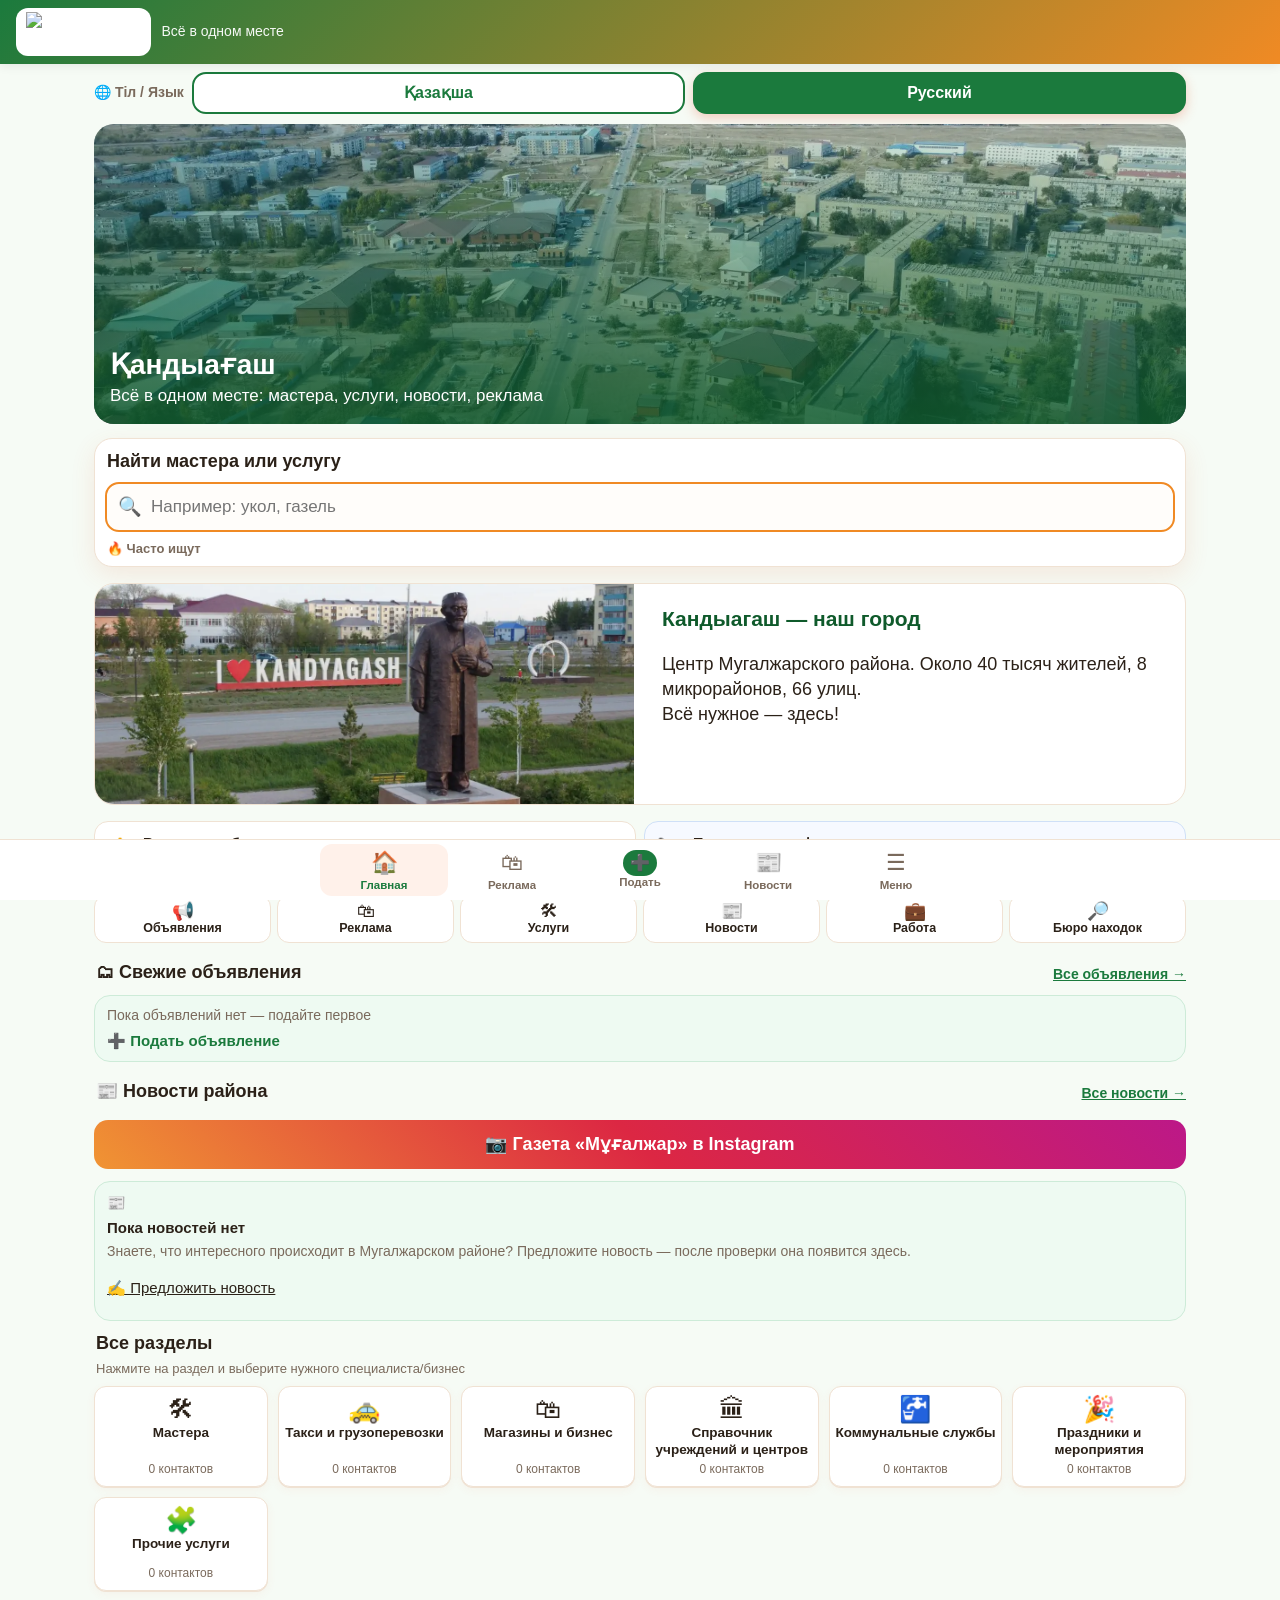
==== index.html @ 501c4e47 "Desktop chip rows wrap; wheel scroll; cache bump" ====
<!doctype html>
<html lang="ru">
<head><meta name="robots" content="noindex,nofollow">
<meta charset="utf-8">
<meta name="viewport" content="width=device-width, initial-scale=1, viewport-fit=cover">
<meta name="theme-color" content="#1b7a3d">
<meta name="color-scheme" content="only light">
<title>izde.kz — мастера, услуги, объявления и новости Мугалжарского района, Кандыагаш</title>
<meta name="description" content="Мастера и услуги рядом: сантехники, электрики, уборка, медицина, авто и другое. Важные объявления и новости Мугалжарского района (Кандыагаш). Пишите мастерам в WhatsApp в один клик.">
<link rel="canonical" href="/baribar-kandyagash-demo/">
<link rel="alternate" hreflang="ru" href="/baribar-kandyagash-demo/">
<link rel="alternate" hreflang="kk" href="/baribar-kandyagash-demo/?lang=kz">
<link rel="alternate" hreflang="x-default" href="/baribar-kandyagash-demo/">
<meta property="og:type" content="website">
<meta property="og:site_name" content="izde.kz">
<meta property="og:locale" content="ru_RU">
<meta property="og:locale:alternate" content="kk_KZ">
<meta property="og:url" content="/baribar-kandyagash-demo/">
<meta property="og:title" content="izde.kz — мастера, услуги и новости Мугалжарского района">
<meta property="og:description" content="Мастера и услуги рядом: сантехники, электрики, уборка, медицина, авто и другое. Важные объявления и новости Мугалжарского района (Кандыагаш). Пишите мастерам в WhatsApp в один клик.">
<meta property="og:image" content="/baribar-kandyagash-demo/og-image.jpg">
<meta property="og:image:width" content="1200">
<meta property="og:image:height" content="630">
<meta property="og:image:alt" content="izde.kz — мастера и услуги Мугалжарского района, Кандыагаш">
<meta property="og:image:type" content="image/jpeg">
<meta name="twitter:card" content="summary_large_image">
<meta name="twitter:title" content="izde.kz — мастера, услуги и новости Мугалжарского района">
<meta name="twitter:description" content="Мастера и услуги рядом: сантехники, электрики, уборка, медицина, авто и другое. Важные объявления и новости Мугалжарского района (Кандыагаш). Пишите мастерам в WhatsApp в один клик.">
<meta name="twitter:image" content="/baribar-kandyagash-demo/og-image.jpg">
<link rel="icon" href="favicon.ico?v=3" sizes="any">
<link rel="icon" type="image/png" sizes="32x32" href="favicon-32.png?v=3">
<link rel="apple-touch-icon" href="apple-touch-icon.png?v=3">
<link rel="manifest" href="manifest.webmanifest?v=3">
<meta name="mobile-web-app-capable" content="yes">
<meta name="apple-mobile-web-app-capable" content="yes">
<meta name="apple-mobile-web-app-title" content="izde.kz">
<meta name="apple-mobile-web-app-status-bar-style" content="default">
<link rel="stylesheet" href="styles.css?v=28">
<script type="application/ld+json">{"@context": "https://schema.org", "@graph": [{"@type": "WebSite", "@id": "/baribar-kandyagash-demo/#website", "url": "/baribar-kandyagash-demo/", "name": "izde.kz", "alternateName": ["izde.kz", "izde.kz", "example.kz"], "inLanguage": ["ru", "kk"], "publisher": {"@id": "/baribar-kandyagash-demo/#org"}}, {"@type": "Organization", "@id": "/baribar-kandyagash-demo/#org", "name": "izde.kz", "url": "/baribar-kandyagash-demo/", "logo": "/baribar-kandyagash-demo/icon-512.png", "image": "/baribar-kandyagash-demo/og-image.jpg", "description": "Каталог мастеров и услуг, объявления жителей и новости Мугалжарского района (Мұғалжар ауданы), Кандыагаш.", "areaServed": {"@type": "Place", "name": "Мұғалжар ауданы (Мугалжарский район), Кандыагаш", "address": {"@type": "PostalAddress", "addressLocality": "Кандыагаш", "addressRegion": "Мугалжарский район", "addressCountry": "KZ"}}}]}</script>
</head>
<body>
<header class="top">
  <a href="#/" class="brand" aria-label="izde.kz"><span class="logo-w"><img src="/baribar-kandyagash-demo/logo-wide.png?v=3" alt="izde.kz" width="300" height="104"></span><small data-i18n="tagline">Всё в одном месте</small></a>
</header>
<div class="langbar" role="group" aria-label="Тіл / Язык"><span class="lb-l">🌐 Тіл / Язык</span><button data-lang="kz">Қазақша</button><button data-lang="ru" class="on">Русский</button></div>
<div id="netnote" class="netnote" hidden></div>
<main id="app"><h2 class="cats-h">Мастера и услуги Мугалжарского района, Кандыагаш</h2><p class="cats-h-kz" lang="kk">Мұғалжар ауданындағы мамандар мен қызметтер, Қандыағаш қаласы</p><p class="cats-hint"><a href="/baribar-kandyagash-demo/?lang=kz" hreflang="kk" lang="kk">Қазақша нұсқа</a></p></main>
<nav class="bottom">
  <a href="#/" data-nav="home"><span>🏠</span><b data-i18n="navHome">Главная</b></a>
  <a href="#/news" data-nav="news"><span>📰</span><b data-i18n="navNews">Новости</b></a>
  <a href="#/ann" data-nav="ann"><span>⚠️</span><b data-i18n="navAnn">Важно</b></a>
  <a href="#/add" data-nav="add"><span>➕</span><b data-i18n="navAdd">Добавить</b></a>
  <a href="#/menu" data-nav="menu"><span>☰</span><b data-i18n="navMenu">Меню</b></a>
</nav>
<div id="modal" class="modal" hidden></div>
<div id="toast" class="toast" hidden></div>
<script src="config.js?v=15"></script>
<script src="sb.js?v=14"></script>
<script src="data.js?v=13"></script>
<script src="synonyms.js?v=14"></script>
<script src="announcements.js?v=9"></script>
<script src="news.js?v=4"></script>
<script src="holiday.js?v=4"></script>
<script src="app.js?v=36"></script>
<script src="listings.js?v=15"></script>
<script src="info.js?v=7"></script>
<script src="appeal.js?v=4"></script>
<script src="pwa.js?v=2"></script>
<script src="safety.js?v=4"></script>
</body>
</html>
---- styles.css ----
:root{--bg:#f6fbf5;--card:#fff;--ink:#2b2118;--muted:#7a6a5c;--accent:#1b7a3d;--accent2:#f08a24;--wa:#1faa59;--call:#2f6fdb;--line:#f0e2d3;--vip:#fff3d6;--r:18px}
*{box-sizing:border-box}
html{-webkit-text-size-adjust:100%}
body{margin:0;font:18px/1.4 -apple-system,BlinkMacSystemFont,"Segoe UI",Roboto,"Noto Sans",Arial,sans-serif;background:var(--bg);color:var(--ink);padding-bottom:88px}
a{color:inherit}
.draft-ribbon{background:#2b2118;color:#ffd9a8;font-size:13px;text-align:center;padding:5px 8px;letter-spacing:.2px}
.top{position:sticky;top:0;z-index:20;display:flex;align-items:center;justify-content:space-between;padding:10px 16px;background:linear-gradient(135deg,#1b7a3d,#f08a24);color:#fff;box-shadow:0 2px 10px rgba(0,0,0,.08)}
.brand{display:flex;gap:10px;align-items:center;text-decoration:none}
.brand .logo{font-size:32px;background:rgba(255,255,255,.25);border-radius:14px;width:48px;height:48px;display:grid;place-items:center}
.brand b{display:block;font-size:22px}.brand small{display:block;font-size:14px;opacity:.95}
.lang{display:flex;background:rgba(255,255,255,.25);border-radius:12px;padding:3px}
.lang button{border:0;background:none;color:#fff;font:600 15px inherit;font-family:inherit;padding:8px 11px;border-radius:9px;min-height:40px}
.lang button.on{background:#fff;color:var(--accent)}
main{max-width:640px;margin:0 auto;padding:14px 14px 0}
.search{position:relative;margin:4px 0 14px}
.search input{width:100%;font:inherit;font-size:19px;padding:16px 16px 16px 52px;border:2px solid var(--line);border-radius:16px;background:#fff;outline:none}
.search input:focus{border-color:var(--accent)}
.search .ic{position:absolute;left:16px;top:50%;transform:translateY(-50%);font-size:22px}
.hints{display:flex;gap:8px;flex-wrap:wrap;margin:-4px 0 14px}
.hints button{border:1px solid var(--line);background:#fff;border-radius:999px;padding:8px 13px;font:inherit;font-size:15px;color:var(--muted)}
.promo{display:block;text-decoration:none;position:relative;border-radius:var(--r);padding:16px 16px 16px 84px;margin-bottom:16px;background:repeating-linear-gradient(135deg,#fff3d6 0 14px,#ffeac0 14px 28px);border:2px dashed var(--accent2);min-height:88px}
.promo .pi{position:absolute;left:16px;top:50%;transform:translateY(-50%);font-size:44px}
.promo b{display:block;font-size:18px}.promo span{font-size:15px;color:var(--muted)}
.tag{display:inline-block;font-size:12px;font-weight:700;letter-spacing:.3px;text-transform:uppercase;padding:3px 8px;border-radius:7px;background:#2b2118;color:#fff;margin-bottom:4px}
.tag.demo{background:#8a5cf6}
h2{font-size:21px;margin:18px 2px 10px}
.tiles{display:grid;grid-template-columns:1fr 1fr;gap:12px}
.tile{display:flex;flex-direction:column;gap:6px;justify-content:space-between;text-decoration:none;background:var(--card);border-radius:var(--r);padding:16px 14px;min-height:128px;box-shadow:0 2px 0 var(--line),0 6px 18px rgba(232,96,60,.07);border:1px solid var(--line)}
.tile:active{transform:scale(.98)}
.tile .em{font-size:40px;line-height:1}
.tile b{font-size:17px;line-height:1.2}
.tile small{color:var(--muted);font-size:14px}
.crumbs{display:flex;align-items:center;gap:10px;margin:2px 0 10px}
.back{border:0;background:#fff;border:1px solid var(--line);border-radius:14px;font-size:22px;width:52px;height:52px}
.crumbs h1{font-size:23px;margin:0;line-height:1.15}
.chips{display:flex;gap:8px;overflow-x:auto;padding:2px 0 10px;margin:0 -14px;padding-left:14px;scrollbar-width:none}
.chips button{flex:none;border:1px solid var(--line);background:#fff;border-radius:999px;padding:10px 14px;font:inherit;font-size:15px;white-space:nowrap}
.chips button.on{background:var(--accent);border-color:var(--accent);color:#fff}
.sortbar{display:flex;align-items:center;justify-content:space-between;gap:8px;margin:2px 0 12px;font-size:15px;color:var(--muted)}
.sortbar select{font:inherit;font-size:16px;padding:9px 10px;border-radius:12px;border:1px solid var(--line);background:#fff}
.card{background:var(--card);border-radius:var(--r);padding:16px;margin-bottom:12px;border:1px solid var(--line);box-shadow:0 4px 14px rgba(43,33,24,.05)}
.card.vip{background:var(--vip);border:2px solid var(--accent2);position:relative}
.card .sub{font-size:14px;color:var(--muted);display:flex;gap:6px;align-items:center}
.card .nm{font-size:21px;font-weight:700;margin:4px 0 2px}
.card .ph{font-size:17px;color:var(--muted);letter-spacing:.3px}
.card .note{font-size:16px;margin:6px 0 0}
.badges{display:flex;flex-wrap:wrap;gap:6px;margin-top:8px}
.badge{font-size:13px;padding:4px 9px;border-radius:999px;background:#f6ede4;color:#5d4a3a}
.badge.star{background:#fff1c2;color:#7a5200;font-weight:600}
.badge.new{background:#e2f6e9;color:#14713a}
.badge.warn{background:#ffe3df;color:#a2321b;font-weight:600}
.rate{display:flex;align-items:center;justify-content:space-between;gap:10px;margin-top:10px;padding-top:10px;border-top:1px dashed var(--line);font-size:15px;color:var(--muted)}
.stars{color:#f2b01e;font-size:19px;letter-spacing:1px}.stars .off{color:#ddd0c2}
.rate button{border:1px solid var(--line);background:#fff;border-radius:12px;padding:8px 11px;font:inherit;font-size:14px}
.actions{display:grid;grid-template-columns:1fr;gap:10px;margin-top:12px}
.btn{display:flex;align-items:center;justify-content:center;gap:8px;min-height:58px;border-radius:16px;text-decoration:none;font-weight:700;font-size:18px;color:#fff;border:0;font-family:inherit}
.btn.wa{background:var(--wa)}.btn.call{background:var(--call)}
.btn.off{background:#cfc4b8;pointer-events:none}
.btn.primary{background:var(--accent);width:100%}
.btn svg{width:24px;height:24px}
.empty{text-align:center;color:var(--muted);padding:30px 10px}
.demo-note{font-size:14px;color:#5b3fc4;background:#f0ebff;border-radius:12px;padding:10px 12px;margin:0 0 12px}
form .f{margin-bottom:14px}
form label{display:block;font-weight:600;margin-bottom:6px}
form input,form select,form textarea{width:100%;font:inherit;font-size:18px;padding:14px;border-radius:14px;border:2px solid var(--line);background:#fff}
form textarea{min-height:90px}
form .chk{display:flex;gap:10px;align-items:flex-start;font-weight:400;font-size:16px}
form .chk input{width:26px;height:26px;flex:none;margin-top:1px}
.bottom{position:fixed;left:0;right:0;bottom:0;z-index:30;display:grid;grid-template-columns:repeat(5,1fr);background:#fff;border-top:1px solid var(--line);padding:6px 6px calc(6px + env(safe-area-inset-bottom))}
.bottom a{display:flex;flex-direction:column;align-items:center;text-decoration:none;font-size:13px;color:var(--muted);padding:6px 0;border-radius:12px}
.bottom a span{font-size:24px}
.bottom a.on{color:var(--accent);background:#fff1ea}
.modal{position:fixed;inset:0;z-index:50;background:rgba(43,33,24,.45);display:flex;align-items:flex-end;justify-content:center}
.modal .sheet{background:#fff;width:100%;max-width:640px;border-radius:22px 22px 0 0;padding:18px 16px 24px;max-height:88vh;overflow:auto}
.pick{display:flex;gap:6px;font-size:40px;margin:6px 0 12px}.pick button{border:0;background:none;font-size:40px;color:#ddd0c2;padding:0 2px}.pick button.on{color:#f2b01e}
.rev{border-top:1px solid var(--line);padding:8px 0;font-size:15px}
.toast{position:fixed;left:50%;bottom:100px;transform:translateX(-50%);background:#2b2118;color:#fff;padding:12px 16px;border-radius:14px;z-index:60;font-size:16px;max-width:90%}
.foot{font-size:13px;color:var(--muted);text-align:center;padding:18px 8px 6px}
[hidden]{display:none!important}

.hero{background:#fff;border:1px solid var(--line);border-radius:22px;padding:14px 14px 4px;margin:2px 0 16px;box-shadow:0 8px 24px rgba(232,96,60,.12)}
.hero h2{margin:0 2px 10px;font-size:22px}
.hero .search input{font-size:20px;padding:18px 16px 18px 54px;border-color:var(--accent2);background:#fffdfa}
.sugg-l{font-size:14px;color:var(--muted);margin:0 2px 6px}

.ann-block{margin:0 0 16px}
.ann-h{display:flex;align-items:baseline;justify-content:space-between;gap:8px}.ann-h h2{margin:4px 2px 10px}.ann-h a{font-size:15px;color:var(--accent);font-weight:600;white-space:nowrap}
.ann-link{display:block;text-decoration:none}
.ann{display:flex;gap:12px;background:#fff;border:1px solid var(--line);border-left:6px solid var(--tc);border-radius:16px;padding:12px 14px;margin-bottom:10px;box-shadow:0 3px 10px rgba(43,33,24,.05)}
.ann.urgent{background:#fff1ee;border-color:#f3b4a6;border-left-color:#0f5a2b;box-shadow:0 4px 16px rgba(214,59,31,.15)}
.ann.done{opacity:.62}
.ann.flash{outline:3px solid var(--accent2)}
.ann-ic{font-size:30px;line-height:1;width:44px;height:44px;flex:none;display:grid;place-items:center;border-radius:12px;background:color-mix(in srgb,var(--tc) 15%,#fff)}
.ann-b{flex:1;min-width:0}
.ann h3{margin:4px 0 4px;font-size:18px;line-height:1.25}
.ann-l{font-size:15px;color:#4d3f33;margin-top:2px}.ann-l.src{color:var(--muted);font-size:14px}
.ann-tags{display:flex;flex-wrap:wrap;gap:6px;align-items:center}
.ann-tags .tag{margin:0}.tag.urg{background:#0f5a2b}
.st{font-size:13px;font-weight:700;color:var(--muted)}.st.on{color:#14713a}
.btn.sm{min-height:48px;font-size:16px;margin-top:10px}
.ann-empty{background:#eefaf2;border:1px solid #cdebd8;border-radius:16px;padding:14px;display:flex;flex-direction:column;gap:4px;font-size:16px}.ann-empty span{font-size:14px;color:var(--muted)}
.chips.wrap{flex-wrap:wrap;overflow:visible;margin:0;padding:0}
.radio{display:flex!important;align-items:center;gap:6px;font-weight:500!important;border:1px solid var(--line);background:#fff;border-radius:999px;padding:9px 13px;font-size:16px;margin:0!important}
.radio input{width:20px;height:20px;margin:0}
.bottom a b{font-size:12px}

.langbar{max-width:640px;margin:10px auto 0;padding:0 14px;display:grid;grid-template-columns:auto 1fr 1fr;gap:8px;align-items:center}
.langbar .lb-l{font-size:14px;color:var(--muted);font-weight:600;white-space:nowrap}
.langbar button{min-height:50px;border-radius:14px;border:2px solid var(--accent);background:#fff;color:var(--accent);font-family:inherit;font-size:18px;font-weight:700;line-height:1;cursor:pointer}
.langbar button.on{background:var(--accent);color:#fff;box-shadow:0 4px 12px rgba(232,96,60,.3)}

.demo-note.live{background:#eaf6ef;color:#1d6b3e}
.demo-note.warn{background:#fff1e6;color:#9a4a12}
.netnote{max-width:640px;margin:10px auto 0;padding:10px 14px;background:#fff1e6;color:#9a4a12;border-radius:12px;font-size:14px;width:calc(100% - 28px)}
.rv-in{width:100%;font:inherit;font-size:17px;padding:12px;border-radius:14px;border:2px solid var(--line);margin-top:8px}
.promo.live{background:linear-gradient(135deg,#fff3d6,#ffe1c7);border-style:solid}

/* ---- новости района ---- */
.bottom a b{font-size:11.5px;line-height:1.15;text-align:center;overflow-wrap:anywhere}
.bottom a span{font-size:22px}
.chip{display:inline-block;background:#f1f3f6;color:#334;border-radius:999px;padding:3px 9px;font-size:12.5px;font-weight:600}
.chip.pin{background:#fff1ea;color:var(--accent)}
.nc-tags{display:flex;flex-wrap:wrap;gap:6px;align-items:center;margin:0 0 6px}.nc-tags small{color:var(--muted);font-size:13px}
.news-card{display:block;background:#fff;border:1px solid var(--line);border-radius:18px;overflow:hidden;margin:0 0 12px;color:inherit;text-decoration:none;box-shadow:0 1px 3px rgba(0,0,0,.04)}
.nc-img{aspect-ratio:16/9;background:#e9edf2 center/cover no-repeat}
.nc-img.ph,.art-cover.ph{display:flex;align-items:center;justify-content:center;background:linear-gradient(135deg,#ffe2d1,#ffd0e0 50%,#d8e4ff)}
.nc-img.ph span,.art-cover.ph span{font-size:54px;filter:saturate(.9)}
.nc-b{padding:12px 14px 14px}.nc-b h3{margin:0 0 6px;font-size:18px;line-height:1.25}.nc-b p{margin:0 0 8px;color:#444;font-size:15px;line-height:1.4}.nc-b small{color:var(--muted);font-size:13px}
.news-card.compact{display:flex;gap:0;align-items:stretch}
.news-card.compact .nc-img{flex:none;width:104px;aspect-ratio:auto;min-height:100px}
.news-card.compact .nc-img.ph span{font-size:34px}
.news-card.compact .nc-b{padding:10px 12px}.news-card.compact h3{font-size:16px}
.crumbs h1.sm{font-size:19px}
.article h1{font-size:24px;line-height:1.2;margin:4px 0 10px}
.article .lead{font-size:17px;font-weight:600;line-height:1.4;margin:0 0 12px}
.article .body p{font-size:16.5px;line-height:1.55;margin:0 0 12px;overflow-wrap:anywhere}
.art-cover{aspect-ratio:16/10;border-radius:18px;background:#e9edf2 center/cover no-repeat;margin:0 0 12px}
.gallery{display:flex;overflow-x:auto;scroll-snap-type:x mandatory;border-radius:18px;scrollbar-width:none;background:#111}
.gallery::-webkit-scrollbar{display:none}
.gallery img{flex:none;width:100%;aspect-ratio:4/3;object-fit:contain;scroll-snap-align:center}
.gal-n{text-align:center;font-size:13px;color:var(--muted);margin:6px 0 10px}
.fb-note{background:#fff7e0;border:1px solid #f2dfa6;border-radius:12px;padding:8px 12px;font-size:14px;margin:0 0 12px}
.embed{position:relative;border-radius:16px;overflow:hidden;margin:6px 0 4px;background:#000}
.embed.yt{aspect-ratio:16/9}.embed.ig{height:560px;background:#fff;border:1px solid var(--line)}
.embed iframe{position:absolute;inset:0;width:100%;height:100%;border:0}
.thumbs{display:flex;gap:8px;margin-top:8px;flex-wrap:wrap}
.thumbs .th{position:relative;width:92px;height:92px;border-radius:12px;overflow:hidden;background:#eee}
.thumbs .th img{width:100%;height:100%;object-fit:cover}
.thumbs .th button{position:absolute;top:4px;right:4px;width:28px;height:28px;border-radius:50%;border:0;background:rgba(0,0,0,.6);color:#fff;font-size:14px}

/* ===== компактные карточки, адаптивная сетка, safe-area, тап-зоны (09.10) ===== */
:root{color-scheme:only light;--st:env(safe-area-inset-top,0px);--sr:env(safe-area-inset-right,0px);--sb:env(safe-area-inset-bottom,0px);--sl:env(safe-area-inset-left,0px)}
body{padding-bottom:84px;padding-bottom:calc(84px + env(safe-area-inset-bottom,0px))}
.top{padding:calc(8px + var(--st)) calc(16px + var(--sr)) 8px calc(16px + var(--sl))}
.brand .logo{width:44px;height:44px;font-size:28px;border-radius:12px}
main{padding:12px calc(14px + var(--sr)) 0 calc(14px + var(--sl))}
.langbar{margin-top:8px;padding:0 calc(14px + var(--sr)) 0 calc(14px + var(--sl))}
.langbar button{min-height:44px;font-size:17px}
.netnote{width:auto;margin-left:calc(14px + var(--sl));margin-right:calc(14px + var(--sr))}
.bottom{padding:4px calc(6px + var(--sr)) calc(4px + var(--sb)) calc(6px + var(--sl))}
.bottom a{min-height:52px;justify-content:center;padding:4px 0}
.toast{bottom:92px;bottom:calc(92px + env(safe-area-inset-bottom,0px))}
.modal .sheet{padding-bottom:calc(24px + var(--sb));padding-left:calc(16px + var(--sl));padding-right:calc(16px + var(--sr))}
/* шапка раздела */
.crumbs{margin:0 0 8px;gap:8px}
.back{width:44px;height:44px;font-size:20px;border-radius:12px;flex:none}
.crumbs h1{font-size:20px}
.chips{padding-bottom:8px;margin-left:calc(-14px - var(--sl));margin-right:calc(-14px - var(--sr));padding-left:calc(14px + var(--sl));padding-right:14px}
.chips button{min-height:44px;padding:8px 13px;font-size:15px}
.sortbar{margin:0 0 6px;font-size:14px}
.sortbar select{min-height:44px;font-size:15px;padding:6px 8px;max-width:62%}
.demo-note.mini{font-size:12.5px;padding:6px 10px;margin:0 0 8px;line-height:1.35}
/* VIP-заглушка — одна строка */
.vip-mini{display:flex;align-items:center;gap:10px;text-decoration:none;padding:8px 12px;min-height:52px;margin-bottom:8px}
.vip-mini .vm-i{font-size:22px;flex:none}
.vip-mini .vm-b{flex:1;min-width:0}.vip-mini .vm-b b{display:block;font-size:15px;line-height:1.25}.vip-mini .vm-b small{display:block;font-size:12px;color:var(--muted)}
.vip-mini .vm-a{font-size:26px;color:var(--accent2);flex:none;line-height:1}
/* компактная карточка специалиста */
.card{padding:10px 12px 4px;margin-bottom:8px;border-radius:14px}
.card.vip:not(.vip-mini){padding-top:10px}
.card .tag{font-size:11px;padding:2px 7px;margin-bottom:2px}
.card .sub{font-size:12.5px;line-height:1.25}
.card .idl{display:flex;flex-wrap:wrap;align-items:baseline;column-gap:10px;margin:2px 0 0}
.card .nm{font-size:18px;font-weight:700;line-height:1.25;margin:0;overflow-wrap:anywhere}
.card .ph{font-size:15.5px;color:var(--muted);letter-spacing:.2px;white-space:nowrap}
.card .note{font-size:14.5px;margin:3px 0 0;line-height:1.3}
.card .badges{gap:4px;margin-top:5px}.card .badge{font-size:12px;padding:2px 8px}
.card .actions{grid-template-columns:1fr 1fr;gap:8px;margin-top:8px}
.card .btn{min-height:44px;font-size:15.5px;border-radius:12px;gap:6px;padding:0 8px;min-width:0}
.card .btn svg{width:20px;height:20px;flex:none}
.card .btn span{white-space:nowrap;overflow:hidden;text-overflow:ellipsis;min-width:0}
.card .rate{margin-top:0;padding-top:0;border-top:0;font-size:13px;gap:6px;min-height:44px;justify-content:flex-start}
.card .stars{font-size:14px;letter-spacing:0;flex:none}
.card .rate .rc{flex:1;min-width:0;white-space:nowrap;overflow:hidden;text-overflow:ellipsis}
.card .rate button{flex:none;border:0;background:none;color:var(--accent);font-weight:700;font-size:14px;min-height:44px;min-width:44px;padding:0 2px 0 8px;cursor:pointer}
.card .rate button small{font-weight:400;color:var(--muted)}
@media(max-width:340px){.card{padding-left:10px;padding-right:10px}.card .btn{font-size:14px;gap:4px;padding:0 6px}.card .btn svg{width:18px;height:18px}.card .rate button small{display:none}}
.cards,.ncards{display:grid;grid-template-columns:repeat(auto-fill,minmax(300px,1fr));gap:0 12px}
/* тап-зоны ≥44px */
.hints button{min-height:44px}
.ann-h a{display:inline-flex;align-items:center;min-height:44px}
.lnk{display:inline-flex;align-items:center;min-height:44px}
.radio{min-height:44px}
form .chk{min-height:44px;align-items:center}
.rate button,.thumbs .th button{min-height:44px;min-width:44px}
.thumbs .th button{top:0;right:0;width:44px;height:44px;border-radius:0 0 0 14px}
.empty .btn,.btn{min-height:44px}
/* широкие экраны: больше колонок, контент не растягивается */
@media(min-width:640px){
 main,.langbar,.netnote{max-width:900px}
 .tiles{grid-template-columns:repeat(3,1fr)}
 .chips{margin-left:0;margin-right:0;padding-left:0}
 main[data-view=add],main[data-view=report],main[data-view=suggest],main[data-view=article]{max-width:720px}
 .modal{align-items:center}.modal .sheet{border-radius:22px;max-width:560px}
 .bottom{padding-left:max(6px,calc((100% - 640px)/2));padding-right:max(6px,calc((100% - 640px)/2))}
 .toast{bottom:calc(96px + var(--sb))}
}
@media(min-width:1000px){
 main,.langbar,.netnote{max-width:1120px}
 .tiles{grid-template-columns:repeat(4,1fr)}
 .netnote{margin-left:auto;margin-right:auto}
}
@media(min-width:1400px){.tiles{grid-template-columns:repeat(5,1fr)}}
/* телефон в альбомной ориентации: шапка не липнет, чтобы не съедать высоту */
@media(orientation:landscape) and (max-height:500px){.top{position:static}.bottom a{min-height:44px}.bottom a span{font-size:18px}body{padding-bottom:64px;padding-bottom:calc(64px + env(safe-area-inset-bottom,0px))}}
@media(max-width:359px){.bottom a b{font-size:10.5px;letter-spacing:-.2px}.bottom{padding-left:calc(2px + var(--sl));padding-right:calc(2px + var(--sr))}}
@media(max-width:400px){.bottom a b{font-size:11px}}
@media(max-width:359px){.bottom a b{font-size:10.5px}}
.pick button{min-width:44px;min-height:44px}
/* ---------- объявления жителей (09.10) ---------- */
.bottom a.post span{display:inline-flex;align-items:center;justify-content:center;width:34px;height:26px;border-radius:13px;background:var(--accent);color:#fff;font-size:16px}
.bottom a.post.on span{background:var(--accent2)}
.stiles{display:grid;grid-template-columns:repeat(3,1fr);gap:8px;margin:0 0 16px}
.stile{display:flex;flex-direction:column;align-items:center;justify-content:center;gap:2px;min-height:64px;padding:8px 4px;background:#fff;border:1px solid var(--line);border-radius:14px;text-decoration:none;color:var(--ink);text-align:center}
.stile span{font-size:22px;line-height:1}.stile b{font-size:13.5px;font-weight:600;line-height:1.2}
@media(min-width:640px){.stiles{grid-template-columns:repeat(6,1fr)}}
.lstrip{display:flex;gap:10px;overflow-x:auto;scroll-snap-type:x mandatory;padding:2px 2px 8px;margin:0 -2px;-webkit-overflow-scrolling:touch}
.lstrip .lcard{flex:0 0 150px;scroll-snap-align:start}
.lcards{display:grid;grid-template-columns:repeat(2,minmax(0,1fr));gap:10px;margin-bottom:14px}
@media(min-width:640px){.lcards{grid-template-columns:repeat(auto-fill,minmax(200px,1fr))}}
.lcard{display:flex;flex-direction:column;background:#fff;border:1px solid var(--line);border-radius:14px;overflow:hidden;text-decoration:none;color:var(--ink);min-width:0}
.lcard.hl{border:2px solid var(--accent2);background:var(--vip)}
.lcard.closed{opacity:.6}
.lc-img{position:relative;aspect-ratio:4/3;background:#f6ece2 center/cover no-repeat;display:flex;align-items:center;justify-content:center}
.lc-img span{font-size:34px;opacity:.7}
.lc-img em{position:absolute;left:6px;top:6px;background:#2b2118;color:#fff;font-style:normal;font-size:12px;padding:2px 8px;border-radius:999px}
.lc-b{padding:8px 10px 10px;display:flex;flex-direction:column;gap:2px;min-width:0}
.lc-k{font-size:12px;color:var(--muted);white-space:nowrap;overflow:hidden;text-overflow:ellipsis}
.lc-t{font-size:15px;line-height:1.25;display:-webkit-box;-webkit-line-clamp:2;-webkit-box-orient:vertical;overflow:hidden;overflow-wrap:anywhere}
.lc-p{font-weight:700;font-size:15px;color:var(--accent)}
.lc-b small{font-size:12px;color:var(--muted);white-space:nowrap;overflow:hidden;text-overflow:ellipsis}
.lcard.mini .lc-t{font-size:14px}
.lpost{display:flex;justify-content:center;margin:0 0 12px}
.lprice{font-size:22px;font-weight:800;color:var(--accent);margin:4px 0 8px}
.lmeta{font-size:15px;margin:4px 0}.muted{color:var(--muted)}.lmeta.muted{font-size:13.5px}
.litem h1{overflow-wrap:anywhere}
.lact{margin:12px 0}
.btn.share{margin-top:4px}.btn.share svg{width:18px;height:18px;margin-right:6px;vertical-align:-3px}
.btn.ghost{background:#fff;border:1px solid var(--line);color:var(--ink)}
.btn.ok{background:var(--wa);color:#fff;border-color:var(--wa)}
.btn.danger{background:#fff;border:1px solid #e3a0a0;color:#b42318}
.btn.sm{min-height:44px}
.mgrid{display:grid;grid-template-columns:repeat(auto-fit,minmax(140px,1fr));gap:8px;margin:12px 0}
.mcard{margin-bottom:10px}
.secret{background:#fff7e6;border:1px dashed var(--accent2);border-radius:14px;padding:12px;margin:12px 0;display:flex;flex-direction:column;gap:8px}
.secret p{margin:0;font-size:14.5px}.secret input{width:100%;min-height:44px;font-size:13px;padding:8px 10px;border:1px solid var(--line);border-radius:10px;background:#fff}
.mtiles{display:grid;grid-template-columns:1fr;gap:10px;margin:8px 0 16px}
@media(min-width:560px){.mtiles{grid-template-columns:1fr 1fr}}
.mtile{display:grid;grid-template-columns:44px 1fr;column-gap:10px;align-items:center;background:#fff;border:1px solid var(--line);border-radius:14px;padding:12px;text-decoration:none;color:var(--ink);min-height:64px}
.mtile span{grid-row:span 2;font-size:28px;text-align:center}.mtile b{font-size:17px}.mtile small{font-size:13.5px;color:var(--muted)}
.mlist{display:flex;flex-direction:column;background:#fff;border:1px solid var(--line);border-radius:16px;overflow:hidden;margin-bottom:16px}
.mrow{display:grid;grid-template-columns:36px 1fr;column-gap:10px;align-items:center;padding:11px 14px;min-height:52px;text-decoration:none;color:var(--ink);border-top:1px solid var(--line)}
.mrow:first-child{border-top:0}.mrow span{grid-row:span 2;font-size:22px;text-align:center}.mrow b{font-size:16px;font-weight:600}.mrow small{font-size:13px;color:var(--muted)}
.lnk-empty{text-decoration:none;color:var(--ink)}.lnk-empty b{color:var(--accent)}
.thumbs{display:flex;flex-wrap:wrap;gap:8px;margin-top:8px}.thumbs img,.thumbs .th{width:72px;height:72px;object-fit:cover;border-radius:10px;border:1px solid var(--line)}
.thumbs .th{position:relative;display:inline-block}.thumbs .th button{position:absolute;right:-6px;top:-6px;width:28px;height:28px;border-radius:50%;border:0;background:#2b2118;color:#fff;font-size:14px}
.thumbs .th button::before{content:"";position:absolute;inset:-8px}
/* 5 пунктов меню на узких экранах: «Жаңалықтар», «Барахолка» в одну строку */
@media(max-width:400px){.bottom{padding-left:calc(2px + var(--sl));padding-right:calc(2px + var(--sr))}.bottom a b{letter-spacing:-.3px;overflow-wrap:normal;white-space:nowrap}}
@media(max-width:359px){.bottom a b{font-size:10px}}
.stile{min-width:0}.stile b{overflow-wrap:anywhere;hyphens:auto}
@media(max-width:359px){.stiles{gap:6px}.stile b{font-size:12px}}
.actions.lact{grid-template-columns:1fr 1fr;gap:8px}
.btn.share{display:flex;align-items:center;justify-content:center;background:#fff;border:1px solid #bfe6cd;color:var(--wa);width:100%;margin-top:8px}
.secret .btn.wa{display:flex;align-items:center;justify-content:center;color:#fff}
.secret .btn.wa svg{width:18px;height:18px;margin-right:6px}
/* крупный шрифт (130%): ничего не вылезает за экран */
.bottom a{min-width:0}.bottom a b{max-width:100%;overflow:hidden;text-overflow:ellipsis;white-space:nowrap}
.tile{min-width:0}.tile b{overflow-wrap:anywhere;hyphens:auto}
.card .rate{flex-wrap:wrap}
.langbar{grid-template-columns:auto minmax(0,1fr) minmax(0,1fr)}.langbar button{min-width:0;padding-left:4px;padding-right:4px;overflow:hidden;text-overflow:ellipsis}
@media(max-width:359px){.langbar .lb-l{font-size:12px}}
/* рекламное место: кнопка «Разместить рекламу» */
.promo .promo-btn{display:inline-flex;align-items:center;justify-content:center;margin-top:10px;min-height:44px;padding:0 16px;border-radius:12px;background:var(--accent);color:#fff;font-weight:700;font-size:15px}
.promo:not(.live){color:var(--ink)}
.cats-h{margin-bottom:2px}.cats-hint{margin:0 0 12px;font-size:14px;color:var(--muted)}
.ann-h{flex-wrap:wrap}.ann-h h2{min-width:0;overflow-wrap:anywhere}
/* профиль владельца на карточке */
.card .biz{font-weight:700;font-size:15px;display:flex;flex-wrap:wrap;gap:6px;align-items:center;margin-top:2px}
.vf{display:inline-flex;align-items:center;font-size:12px;font-weight:700;color:#11804a;background:#e6f6ec;border-radius:999px;padding:2px 8px}
.pdesc{margin:4px 0;font-size:14.5px;line-height:1.35;overflow-wrap:anywhere}
.plinks{display:flex;gap:8px;flex-wrap:wrap;margin:6px 0}
.plinks a{display:inline-flex;align-items:center;gap:6px;min-height:44px;padding:0 12px;border-radius:12px;border:1px solid var(--line);background:#fff;text-decoration:none;color:var(--ink);font-size:14px;max-width:100%;overflow:hidden}
.plinks a span{overflow:hidden;text-overflow:ellipsis;white-space:nowrap}
.plinks a.ig{color:#c13584}.plinks a.ig svg{width:20px;height:20px;flex:none}
.plinks a.gis b{color:#fff;background:#19aa1e;border-radius:6px;padding:2px 6px;font-size:12.5px}
.pphotos{display:grid;grid-template-columns:repeat(3,1fr);gap:6px;margin:6px 0}
.pphotos img{width:100%;aspect-ratio:1;object-fit:cover;border-radius:10px;display:block;background:#f6ece2}
.claim-l{display:block;width:100%;min-height:44px;margin-top:2px;border:0;background:none;color:var(--muted);font:inherit;font-size:13px;text-decoration:underline;text-align:left;padding:0;cursor:pointer}
.sheet.claim label{display:block;font-weight:600;font-size:14.5px;margin:10px 0 4px}.sheet.claim label small{font-weight:400;color:var(--muted)}
.sheet.claim .rv-in{width:100%;margin:0}.sheet.claim .sub{color:var(--muted);font-size:14px}
/* «Добавить на экран телефона» */
.pwa-b{display:grid;grid-template-columns:auto minmax(0,1fr) auto auto;align-items:center;gap:8px;background:#fff;border:1px solid var(--line);border-left:4px solid var(--accent);border-radius:14px;padding:8px 6px 8px 10px;margin:0 0 14px}
.pwa-i{font-size:24px}.pwa-t b{display:block;font-size:14.5px;line-height:1.25}.pwa-t small{display:block;font-size:12.5px;color:var(--muted)}
.btn.pwa-go{min-height:44px;font-size:15px;padding:0 14px;border-radius:12px;background:var(--accent)}
.pwa-x{width:44px;height:44px;border:0;background:none;color:var(--muted);font-size:18px;cursor:pointer}
@media(max-width:359px){.pwa-b{grid-template-columns:auto minmax(0,1fr) auto}.pwa-b .pwa-x{grid-column:3;grid-row:1}.pwa-b .pwa-go{grid-column:1/-1}}
.pwa-steps{list-style:none;padding:0;margin:0;display:flex;flex-direction:column;gap:10px}
.pwa-steps li{display:flex;gap:12px;align-items:center;background:#fff7e6;border-radius:14px;padding:10px 12px;font-size:16px}
.pwa-k{flex:none;width:44px;height:44px;border-radius:12px;background:#fff;border:1px solid var(--line);display:flex;align-items:center;justify-content:center;font-size:22px;font-weight:800}
.pwa-ill{display:flex;align-items:center;justify-content:center;gap:12px;margin:14px 0 0}
.pwa-phone{width:86px;height:120px;border:3px solid #2b2118;border-radius:16px;position:relative;background:#f6fbf5}
.pwa-bar{position:absolute;left:0;right:0;bottom:0;height:26px;border-top:1px solid var(--line);display:flex;align-items:center;justify-content:center}
.pwa-bar span{animation:pwaP 1.4s infinite}@keyframes pwaP{50%{transform:scale(1.35)}}
.pwa-arr{font-size:24px;color:var(--accent)}
.pwa-menu{border:1px solid var(--line);border-radius:12px;background:#fff;font-size:13px;overflow:hidden;min-width:150px}.pwa-menu div{padding:7px 10px;border-top:1px solid var(--line)}.pwa-menu div:first-child{border-top:0}.pwa-menu .on{background:#fff1ea;font-weight:700}
.pwa-page{display:flex;flex-direction:column;gap:12px}.pwa-icon{border-radius:18px;box-shadow:0 4px 12px rgba(0,0,0,.12)}
@media (prefers-reduced-motion:reduce){.pwa-bar span{animation:none}}
.ann-h h2{flex:1 1 0}
@media (max-width:380px){.langbar{gap:6px}.langbar .lb-l{font-size:13px}.langbar button{font-size:15px;padding-left:2px;padding-right:2px}}
/* поле «Фото»: кнопка выбора файлов в стиле сайта (текст кнопки — на языке телефона) */
.f input[type=file]{width:100%;max-width:100%;font:inherit;font-size:14px;color:var(--muted);padding:6px 0}
.f input[type=file]::file-selector-button{min-height:44px;margin-right:10px;padding:0 16px;border:2px solid var(--accent);border-radius:12px;background:#fff;color:var(--accent);font:inherit;font-weight:700;cursor:pointer}
.f input[type=file]{color:transparent}            /* «файл не выбран» не показываем — выбранные фото видны миниатюрами */
.thumbs img,.thumbs .th{width:96px;height:96px}
/* выбор фото: своя кнопка вместо системной «Choose files» */
.vh-file{position:absolute!important;width:1px!important;height:1px!important;min-height:0!important;padding:0!important;margin:-1px!important;overflow:hidden!important;clip:rect(0,0,0,0)!important;clip-path:inset(50%)!important;border:0!important;opacity:0!important;white-space:nowrap}
.fpick{display:flex;flex-wrap:wrap;align-items:center;gap:8px 12px;margin-top:4px}
.f label.file-btn,label.file-btn{display:inline-flex;align-items:center;justify-content:center;gap:6px;min-height:48px;margin:0;padding:0 18px;border:2px solid var(--accent);border-radius:14px;background:#fff;color:var(--accent);font-size:16px;font-weight:700;cursor:pointer;user-select:none}
.f label.file-btn:active{transform:scale(.98)}
.vh-file:focus-visible+label,.vh-file:focus+label.file-btn{outline:3px solid var(--accent);outline-offset:2px}
.fcount{color:var(--muted);font-size:14px}
/* счётчик просмотров «👁 123» в углу карточек (0 — не показываем) */
.vw{margin-left:auto;font-size:12px;font-weight:600;color:var(--muted);white-space:nowrap}
.vw:empty{display:none}
.lc-img{position:relative}
.lcard .lc-img .lc-vw{position:absolute;display:block;width:auto;height:auto;opacity:1;inset:auto;top:6px;right:6px;padding:2px 7px;border-radius:999px;background:rgba(0,0,0,.55);color:#fff;font-size:12px;font-weight:600;line-height:1.4}

/* [siteR tiles] «Свежие объявления» на главной — мелкая плитка:
   телефон 3 колонки × 3 ряда (9); узкий Fold-экран <330px — 2 × 4 (8);
   560–759px (телефон боком, Fold, планшет) — 4 × 3 (12); 760–899px — 5 × 2 (10); от 900px — 6 × 2 (12). */
.lcards.lhome{grid-template-columns:repeat(3,minmax(0,1fr));gap:7px;margin-bottom:6px}
.lcards.lhome>:nth-child(n+10){display:none}
.lcards.lhome .lcard{border-radius:11px}
.lcards.lhome .lc-img{aspect-ratio:1/1}
.lcards.lhome .lc-img>span:not(.lc-vw){font-size:26px}
.lcards.lhome .lc-img em{left:4px;top:4px;font-size:10.5px;padding:1px 6px}
.lcards.lhome .lc-img .lc-vw{top:4px;right:4px;padding:1px 5px;font-size:10.5px}
.lcards.lhome .lc-b{padding:5px 7px 7px;gap:1px}
.lcards.lhome .lc-k{font-size:10.5px}
.lcards.lhome .lc-t{font-size:12.5px;line-height:1.22;font-weight:600}
.lcards.lhome .lc-p{font-size:12.5px;margin-top:1px;white-space:nowrap;overflow:hidden;text-overflow:ellipsis}
@media(max-width:329px){.lcards.lhome{grid-template-columns:repeat(2,minmax(0,1fr))}.lcards.lhome>:nth-child(9){display:none}}
@media(min-width:560px){.lcards.lhome{grid-template-columns:repeat(4,minmax(0,1fr));gap:8px}.lcards.lhome>:nth-child(n+10){display:flex}
 .lcards.lhome .lc-t{font-size:13px}.lcards.lhome .lc-p{font-size:13px}.lcards.lhome .lc-k{font-size:11px}}
@media(min-width:760px){.lcards.lhome{grid-template-columns:repeat(5,minmax(0,1fr))}.lcards.lhome>:nth-child(n+11){display:none}}
@media(min-width:900px){.lcards.lhome{grid-template-columns:repeat(6,minmax(0,1fr));gap:10px}.lcards.lhome>:nth-child(n+11){display:flex}
 .lcards.lhome .lc-t{font-size:13.5px}.lcards.lhome .lc-p{font-size:13.5px}}

/* «Свежие объявления» heading: never break a word; the link moves to the next line on narrow phones */
.lfresh .ann-h{flex-wrap:wrap;row-gap:2px}.lfresh .ann-h h2{overflow-wrap:normal;word-break:normal;hyphens:manual}.lfresh .ann-h a{white-space:nowrap}
/* [siteS compact home] Главная компактнее, в стиле мелких плиток «Свежие объявления» (siteR).
   Только главная: всё под main[data-view=home] / #homeBody; разделы, поиск-выдача, статьи и админка не меняются.
   Текст не мельче 12px, кнопки/плитки ≥40px по высоте, без горизонтальной прокрутки. */
body:has(#homeBody) .langbar button{min-height:42px;font-size:16px}
main[data-view=home]{padding-top:10px}
/* поиск */
main[data-view=home] .hero{padding:10px 10px 2px;margin:0 0 12px;border-radius:18px}
main[data-view=home] .hero h2{font-size:18px;margin:0 2px 8px}
main[data-view=home] .hero .search{margin:0 0 10px}
main[data-view=home] .hero .search input{font-size:17px;padding:11px 12px 11px 44px;border-radius:14px}
main[data-view=home] .hero .search .ic{left:13px;font-size:19px}
main[data-view=home] .hints{gap:6px;margin:-2px 0 8px}
main[data-view=home] .hints button{min-height:40px;padding:5px 12px;font-size:14px}
/* общие заголовки блоков */
#homeBody .ann-block{margin:0 0 12px}
#homeBody .ann-h h2,#homeBody .cats-h{font-size:18px;line-height:1.2;margin:2px 2px 6px}
#homeBody .ann-h a{min-height:40px;font-size:14px}
#homeBody .ann-h{align-items:center}
/* ярлыки разделов (Барахолка…Подать): маленькая иконка над подписью в одну строку */
#homeBody .stiles{gap:6px;margin:0 0 12px}
#homeBody .stile{gap:1px;min-height:48px;padding:4px 3px;border-radius:12px}
#homeBody .stile span{font-size:18px}
#homeBody .stile b{font-size:12.5px;line-height:1.2;overflow-wrap:normal;hyphens:manual;white-space:nowrap;overflow:hidden;text-overflow:ellipsis;max-width:100%}
@media(max-width:329px){#homeBody .stiles{grid-template-columns:repeat(2,minmax(0,1fr))}}
/* «Важно»: компактные карточки */
#homeBody .ann{gap:10px;padding:8px 10px;margin-bottom:8px;border-radius:14px;border-left-width:5px}
#homeBody .ann-ic{width:36px;height:36px;font-size:22px;border-radius:10px}
#homeBody .ann h3{font-size:15.5px;margin:2px 0}
#homeBody .ann-l{font-size:13.5px;margin-top:0}
#homeBody .ann-tags .tag{font-size:12px;padding:2px 6px}
#homeBody .st{font-size:12.5px}
#homeBody .ann-empty{padding:10px 12px;font-size:15px}
/* новости: строки с маленькой миниатюрой */
#homeBody .news-card.compact{margin:0 0 8px;border-radius:14px;min-height:76px}
#homeBody .news-card.compact .nc-img{width:76px;min-height:76px}
#homeBody .news-card.compact .nc-img.ph span{font-size:26px}
#homeBody .news-card.compact .nc-b{padding:7px 10px;min-width:0;flex:1}
#homeBody .news-card.compact .nc-b{display:grid;grid-template-columns:auto minmax(0,1fr);column-gap:8px;align-items:center;align-content:center}
#homeBody .news-card.compact .nc-tags{margin:0 0 3px;gap:4px;grid-row:1;grid-column:1}
#homeBody .news-card.compact small{grid-row:1;grid-column:2;margin-bottom:3px;white-space:nowrap;overflow:hidden;text-overflow:ellipsis}
#homeBody .news-card.compact h3{grid-row:2;grid-column:1/-1}
#homeBody .news-card.compact .chip{font-size:12px;padding:1px 7px}
#homeBody .news-card.compact h3{font-size:14.5px;line-height:1.25;margin:0 0 2px;display:-webkit-box;-webkit-box-orient:vertical;-webkit-line-clamp:2;overflow:hidden}
#homeBody .news-card.compact small{font-size:12px}
/* реклама */
#homeBody .promo{padding:10px 12px 10px 58px;margin-bottom:12px;min-height:0;border-radius:14px}
#homeBody .promo .pi{left:12px;font-size:30px}
#homeBody .promo b{font-size:15.5px}#homeBody .promo span{font-size:13px}
#homeBody .promo .promo-btn{display:flex;width:max-content;max-width:100%;margin-top:6px;min-height:40px;font-size:14px;padding:0 14px;border-radius:10px}
/* «Все разделы»: мелкая плитка как у свежих объявлений */
#homeBody .cats-h{margin-top:4px}
#homeBody .cats-hint{font-size:13px;margin:0 2px 8px}
#homeBody .tiles{grid-template-columns:repeat(3,minmax(0,1fr));gap:7px}
#homeBody .tile{min-height:94px;padding:9px 5px 8px;gap:3px;border-radius:12px;align-items:center;justify-content:flex-start;text-align:center;box-shadow:0 1px 0 var(--line),0 3px 10px rgba(232,96,60,.06)}
#homeBody .tile .em{font-size:26px}
#homeBody .tile b{font-size:12.5px;line-height:1.2;font-weight:600;overflow-wrap:break-word;hyphens:auto}
#homeBody .tile small{font-size:12px;margin-top:auto}
@media(max-width:329px){#homeBody .tiles{grid-template-columns:repeat(2,minmax(0,1fr))}}
@media(min-width:560px){
 #homeBody .tiles{grid-template-columns:repeat(4,minmax(0,1fr));gap:8px}
 #homeBody .tile b{font-size:13px}
}
@media(min-width:640px){
 #homeBody .stiles{grid-template-columns:repeat(6,minmax(0,1fr))}
 /* важное и новости — в две/три колонки */
 #homeBody .ann-block:has(>.ann-link),#homeBody .ann-block:has(>.news-card){display:grid;grid-template-columns:repeat(2,minmax(0,1fr));column-gap:8px}
 #homeBody .ann-block:has(>.ann-link)>.ann-h,#homeBody .ann-block:has(>.news-card)>.ann-h{grid-column:1/-1}
 #homeBody .ann-block>.ann-link>.ann{height:calc(100% - 8px)}
}
@media(min-width:760px){#homeBody .tiles{grid-template-columns:repeat(5,minmax(0,1fr))}}
@media(min-width:900px){
 #homeBody .tiles{grid-template-columns:repeat(6,minmax(0,1fr));gap:10px}
 #homeBody .tile b{font-size:13.5px}
 #homeBody .ann-block:has(>.ann-link),#homeBody .ann-block:has(>.news-card){grid-template-columns:repeat(3,minmax(0,1fr))}
}
@media(max-width:359px){#homeBody .ann-h h2,#homeBody .cats-h{font-size:16.5px}}
/* [siteT growth] «⚠️ Отключения» на главной + закреп «Отключения / Полезные телефоны» + страница «📞 Полезные телефоны» */
.out-alert{background:#fff1ee;border:2px solid #f3b4a6;border-radius:18px;padding:10px 10px 6px;margin:0 0 14px;box-shadow:0 6px 18px rgba(214,59,31,.14)}
.out-h{display:flex;align-items:center;justify-content:space-between;gap:8px;padding:0 4px}
.out-h h2{margin:2px 0 8px;font-size:18px;color:#b02a12;line-height:1.2;min-width:0}
.out-h a{font-size:15px;font-weight:600;color:#b02a12;white-space:nowrap;min-height:44px;display:inline-flex;align-items:center}
.out-r{display:grid;grid-template-columns:40px 1fr auto;gap:10px;align-items:center;background:#fff;border:1px solid #f3cfc6;border-left:5px solid var(--tc);border-radius:14px;padding:9px 10px;margin:0 0 6px;text-decoration:none;color:var(--ink);min-height:56px}
.out-r.urg{border-left-color:#0f5a2b}
.out-ic{font-size:24px;width:40px;height:40px;display:grid;place-items:center;border-radius:11px;background:color-mix(in srgb,var(--tc) 15%,#fff)}
.out-b{min-width:0;display:flex;flex-direction:column}
.out-b b{font-size:15.5px;line-height:1.25;overflow-wrap:anywhere}
.out-b small{font-size:13.5px;color:#4d3f33;line-height:1.3}
.out-b .out-a{color:var(--muted);display:-webkit-box;-webkit-line-clamp:1;-webkit-box-orient:vertical;overflow:hidden}
.out-st{font-size:12.5px;font-weight:700;color:#7a6a5c;background:#f6eee6;border-radius:999px;padding:3px 8px;white-space:nowrap;align-self:start}
.out-st.now{color:#fff;background:#0f5a2b}
.out-more{display:block;text-align:center;font-size:14px;font-weight:600;color:#b02a12;padding:6px;min-height:36px;text-decoration:none}
.pin2{display:grid;grid-template-columns:1fr 1fr;gap:8px;margin:0 0 14px}
.pin-t{display:flex;align-items:center;gap:8px;min-height:60px;padding:8px 10px;background:#fff;border:1px solid var(--line);border-radius:14px;text-decoration:none;color:var(--ink);min-width:0}
.pin-i{font-size:24px;line-height:1;flex:none}
.pin-b{display:flex;flex-direction:column;min-width:0}
.pin-b b{font-size:14.5px;font-weight:700;line-height:1.2;overflow-wrap:anywhere}
.pin-b small{font-size:12.5px;color:var(--muted);line-height:1.25;overflow-wrap:anywhere}
.pin-o.on{border-color:#f3b4a6;background:#fff6f3}.pin-o.on small{color:#b02a12;font-weight:700}
.pin-p{border-color:#cfe0f7;background:#f6f9ff}
@media(max-width:359px){.pin2{gap:6px}.pin-t{padding:8px 7px;gap:6px}.pin-i{font-size:20px}.pin-b b{font-size:13.5px}}
.ph-intro{font-size:15px;color:var(--muted);margin:0 2px 12px;line-height:1.4}
.phg{margin:0 0 14px}.phg h2{font-size:17px;margin:4px 2px 8px}
.phr{display:flex;flex-wrap:wrap;align-items:center;gap:8px 10px;background:#fff;border:1px solid var(--line);border-radius:16px;padding:11px 12px;margin:0 0 8px;box-shadow:0 2px 8px rgba(43,33,24,.04)}
.phr-b{flex:1 1 140px;min-width:0;display:flex;flex-direction:column;gap:2px}
.phr-t{font-size:16px;line-height:1.25;overflow-wrap:anywhere}
.phr-n{font-size:13.5px;color:var(--muted);line-height:1.3}
.phr-num{font-size:20px;font-weight:800;color:var(--call);text-decoration:none;letter-spacing:.3px;white-space:nowrap}
.phr-num2{font-size:14px;color:var(--call);text-decoration:none}
.phr-a{display:flex;flex-direction:column;gap:6px;flex:0 0 auto;min-width:132px}
.phr-a .btn{min-height:44px;font-size:15px;border-radius:12px;padding:0 12px;gap:6px}
.phr-a .btn svg{width:18px;height:18px}
@media(max-width:339px){.phr-a{flex:1 1 100%;flex-direction:row}.phr-a .btn{flex:1}}
.phr-a .btn{width:100%}
.phl{margin:0 0 8px}
/* фото в строке телефона (участковые): круглый портрет слева от имени, текст обтекает; строки без фото не меняются */
.phr-wp .phr-b{display:block}
.phr-wp .phr-b>*{display:block}
.phr-wp .phr-t,.phr-wp .phr-n{margin:0 0 3px}
.phr-wp .phr-num,.phr-wp .phr-num2{display:inline-block}
.phr-wp .phr-b>.phr-num2{display:block}
.phr-ph{float:left;width:64px;height:64px;border-radius:50%;object-fit:cover;object-position:50% 30%;margin:2px 10px 4px 0;background:#eef2f7;border:2px solid #fff;box-shadow:0 0 0 1px var(--line)}
.phr-wp .phr-t{overflow-wrap:break-word}
/* телефоны: у строк с фото текст во всю ширину, кнопки рядом под ним (как на узких экранах) */
@media(max-width:519px){.phr-wp .phr-b{flex:1 1 100%}.phr-wp .phr-a{flex:1 1 100%;flex-direction:row}.phr-wp .phr-a .btn{flex:1;width:auto}}
@media(max-width:379px){.phr-ph{width:56px;height:56px}.phr-wp .phr-a .btn{font-size:14px;padding:0 8px;white-space:nowrap}}
.ann-done-h{font-size:16px;color:var(--muted);margin:16px 2px 8px;border-top:1px dashed var(--line);padding-top:12px}

/* [siteU] фото плиток и обложек — <img loading=lazy> вместо background-image (копии на GitHub Pages) */
.lc-img{overflow:hidden}
.lc-img>img.lc-ph,.has-ph>img.cv-ph{position:absolute;inset:0;width:100%;height:100%;object-fit:cover;display:block}
.lc-img>em,.lc-img>.lc-vw{z-index:1}
.nc-img.has-ph,.art-cover.has-ph{position:relative;overflow:hidden}
/* [jobs] вкладки раздела «Работа» */
.jtabs{display:grid;grid-template-columns:1fr 1fr;gap:6px;background:#eef1f4;border-radius:14px;padding:4px;margin:0 0 8px}
.jtabs button{border:0;background:transparent;border-radius:11px;padding:11px 6px;font:inherit;font-size:15px;font-weight:600;color:var(--muted,#555);line-height:1.2;min-height:44px}
.jtabs button.on{background:#fff;color:var(--ink,#111);box-shadow:0 1px 3px rgba(0,0,0,.12)}
.jtabs button i{font-style:normal;font-weight:500;font-size:12px;margin-left:6px;background:#dfe4ea;border-radius:999px;padding:1px 7px}
.jtabs button.on i{background:var(--accent);color:#fff}
.jtd{margin:0 0 8px}
@media (max-width:300px){.jtabs{grid-template-columns:1fr}}
#homeBody .stiles .stile.spost,.stiles .stile.spost{grid-column:1/-1;flex-direction:row;justify-content:center;gap:8px}

/* отзывы: тап по звёздам раскрывает тексты */
.card .rate .rv-open{flex:1;min-width:0;display:flex;align-items:center;gap:6px;border:0;background:none;padding:0;margin:0;font:inherit;font-size:13px;color:var(--muted);text-align:left;cursor:pointer;min-height:44px;font-weight:400}
.card .rate .rv-open u{color:var(--accent);text-decoration:none;font-weight:700;margin-left:2px}
.revs{margin:0 0 6px;padding:2px 10px;background:#fffaf3;border:1px solid var(--line);border-radius:12px}
.revs .rev:first-child{border-top:0}
.rev .rv-h{display:flex;align-items:center;gap:6px;flex-wrap:wrap;font-size:14px}
.rev .rv-h .stars{font-size:14px;letter-spacing:0}
.rev .rv-h time{color:var(--muted);font-size:12.5px;margin-left:auto}
.rev p{margin:3px 0 0;font-size:15px;line-height:1.35;overflow-wrap:anywhere}
.rev p.rv-nt{color:var(--muted);font-size:13px;font-style:italic}
/* [popular-search] «🔥 Часто ищут» над подсказками и метка 🔥 на популярных разделах (только главная) */
.hints .pop-l{flex:0 0 100%;font-size:13px;font-weight:700;color:var(--muted);margin:0 2px -2px}
main[data-view=home] .hints .pop-l{font-size:13px}
.tile{position:relative}
.tile .hot-m{position:absolute;top:4px;right:5px;font-size:13px;line-height:1;opacity:.9}
#homeBody .tile.hot{border-color:#f6c9a8}
/* [appeal] обращение активисту района */
.ap-who{display:flex;gap:10px;align-items:flex-start;background:#fff7ef;border:1px solid #f6d7bd;border-radius:16px;padding:12px;margin:0 0 14px}
.ap-who .ap-i{font-size:30px;line-height:1}
.ap-who b{display:block;font-size:16px}
.ap-who p{margin:4px 0 0;font-size:14.5px;line-height:1.4;color:var(--ink)}
.ap-who small{display:block;margin-top:6px;font-size:13px;color:var(--muted);line-height:1.35}
.ap-ok{text-align:center;padding:18px 8px}
.ap-ok div{font-size:48px}
.ap-ok h2{margin:8px 0}
.ap-ok p{color:var(--muted);font-size:15px;line-height:1.4}
.ap-link{display:flex;align-items:center;gap:10px;text-decoration:none;color:var(--ink);background:#fff7ef;border:1px solid #f6d7bd;border-radius:14px;padding:10px 12px;margin:6px 0 12px;min-height:48px}
.ap-link span{font-size:22px}.ap-link b{font-size:15px}.ap-link small{display:block;font-size:13px;color:var(--muted)}
.ap-ok .ap-more{display:inline-block;margin-top:6px;padding:10px;color:var(--accent);font-weight:600;font-size:16px}

.warnp{background:#fff4e5;border:1px solid #f5c26b;border-radius:10px;padding:8px 10px;color:#7a4b00;margin:8px 0}
.phchk input{font-size:20px;letter-spacing:4px;text-align:center}
.phchk input::placeholder{letter-spacing:normal;font-size:16px}
.hol{display:flex;align-items:center;gap:12px;margin:10px 0 12px;padding:14px 12px 14px 14px;border-radius:16px;background:linear-gradient(135deg,#00a3c4,#1e7fd0);color:#fff;box-shadow:0 4px 14px rgba(0,100,160,.25);position:relative}
.hol-e{font-size:34px;line-height:1;flex:none}
.hol-t{flex:1;min-width:0}.hol-t b{display:block;font-size:16px;line-height:1.35}.hol-t small{display:block;opacity:.85;margin-top:4px;font-size:13px}
.hol-x{flex:none;align-self:flex-start;background:rgba(255,255,255,.2);border:0;color:#fff;width:32px;height:32px;border-radius:50%;font-size:16px;cursor:pointer}
.btn.otdam{display:flex;justify-content:center;width:100%;margin:4px 0 12px;font-size:16px;font-weight:700;padding:14px 12px}
.otdam-r{display:flex;align-items:center;gap:10px;justify-content:space-between;background:#fff;border:1px solid var(--line);border-radius:14px;padding:12px}.otdam-r small{display:block;color:#6b5e52;margin-top:2px}.otdam-r .btn{flex:none}

.brand .logo-w{background:#fff;border-radius:12px;padding:4px 10px;display:flex;align-items:center;height:48px}.brand .logo-w img{height:40px;width:auto;display:block}
.city-hero{position:relative;border-radius:20px;overflow:hidden;margin:0 0 14px;min-height:170px}.city-hero .ch-img{width:100%;height:220px;object-fit:cover;display:block}
.ch-ov{position:absolute;inset:0;display:flex;flex-direction:column;justify-content:flex-end;padding:16px;color:#fff;background:linear-gradient(180deg,rgba(15,90,43,.15),rgba(15,90,43,.85))}.ch-ov b{font-size:28px}.ch-ov span{font-size:17px}
.city-about{display:grid;grid-template-columns:1fr;gap:12px;background:#fff;border:1px solid var(--line);border-radius:20px;overflow:hidden;margin:16px 0}.city-about .ca-img{width:100%;height:220px;object-fit:cover;display:block}.city-about>div{padding:0 16px 12px}.city-about h2{color:#0f5a2b;margin:4px 0}
@media(min-width:700px){.city-about{grid-template-columns:1fr 1fr}.city-about>div{padding:16px}.city-hero .ch-img{height:300px}}
.ig-btn{display:flex;align-items:center;justify-content:center;gap:8px;margin:6px 0 12px;padding:12px 16px;border-radius:14px;color:#fff;font-weight:700;text-decoration:none;background:linear-gradient(45deg,#f09433,#dc2743 50%,#bc1888)}
/* chips-wrap-fix: на компьютере (мышь) ряды фильтров переносятся, а не прокручиваются вбок */
@media (min-width:700px){.chips{flex-wrap:wrap;overflow-x:visible;margin:0;padding-left:0}}
@media (hover:hover) and (pointer:fine){.lstrip,.gallery{scrollbar-width:thin}.lstrip::-webkit-scrollbar,.gallery::-webkit-scrollbar{height:8px}.lstrip::-webkit-scrollbar-thumb,.gallery::-webkit-scrollbar-thumb{background:rgba(0,0,0,.25);border-radius:4px}}
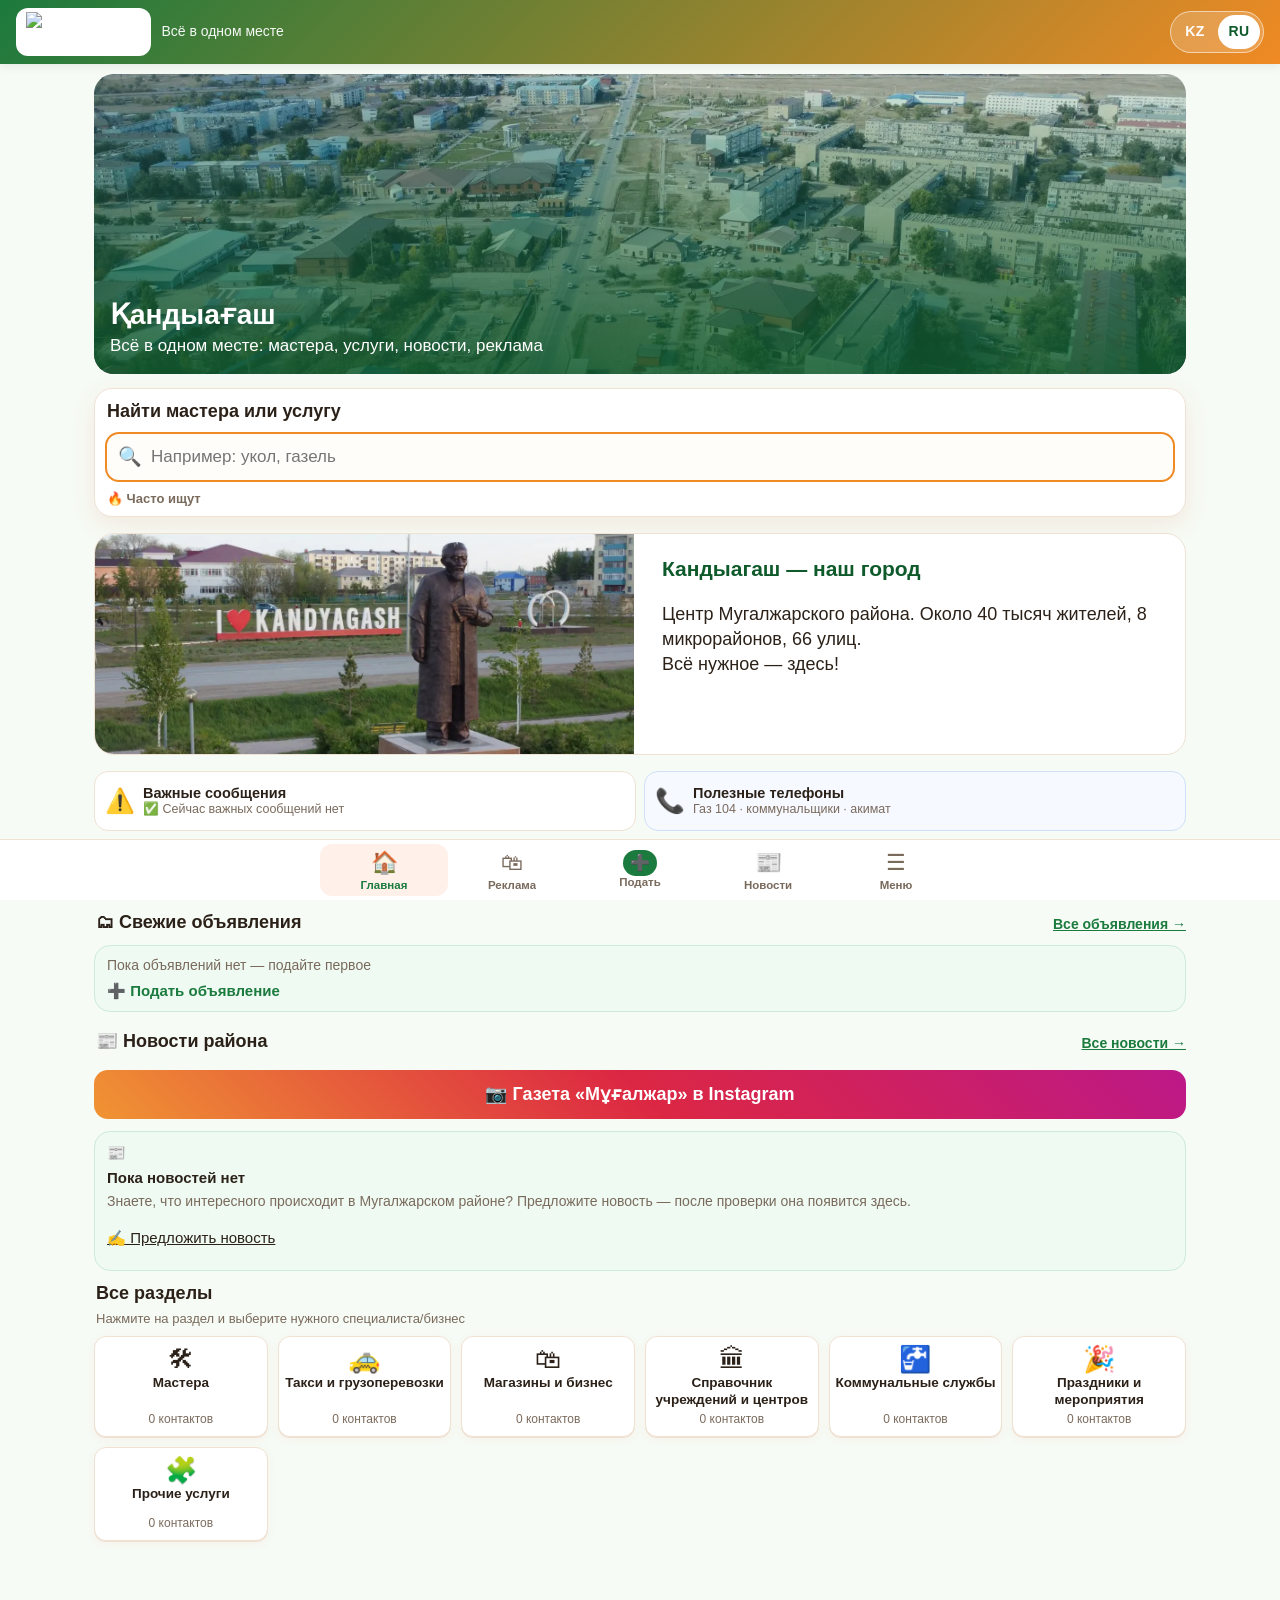
==== commit ca6a67c0: "All chip rows wrap with mouse; compact KZ|RU header toggle; phones fit 375px; cache bump" ====
--- a/index.html
+++ b/index.html
@@ -35,14 +35,13 @@
 <meta name="apple-mobile-web-app-capable" content="yes">
 <meta name="apple-mobile-web-app-title" content="izde.kz">
 <meta name="apple-mobile-web-app-status-bar-style" content="default">
-<link rel="stylesheet" href="styles.css?v=28">
+<link rel="stylesheet" href="styles.css?v=30">
 <script type="application/ld+json">{"@context": "https://schema.org", "@graph": [{"@type": "WebSite", "@id": "/baribar-kandyagash-demo/#website", "url": "/baribar-kandyagash-demo/", "name": "izde.kz", "alternateName": ["izde.kz", "izde.kz", "example.kz"], "inLanguage": ["ru", "kk"], "publisher": {"@id": "/baribar-kandyagash-demo/#org"}}, {"@type": "Organization", "@id": "/baribar-kandyagash-demo/#org", "name": "izde.kz", "url": "/baribar-kandyagash-demo/", "logo": "/baribar-kandyagash-demo/icon-512.png", "image": "/baribar-kandyagash-demo/og-image.jpg", "description": "Каталог мастеров и услуг, объявления жителей и новости Мугалжарского района (Мұғалжар ауданы), Кандыагаш.", "areaServed": {"@type": "Place", "name": "Мұғалжар ауданы (Мугалжарский район), Кандыагаш", "address": {"@type": "PostalAddress", "addressLocality": "Кандыагаш", "addressRegion": "Мугалжарский район", "addressCountry": "KZ"}}}]}</script>
 </head>
 <body>
 <header class="top">
   <a href="#/" class="brand" aria-label="izde.kz"><span class="logo-w"><img src="/baribar-kandyagash-demo/logo-wide.png?v=3" alt="izde.kz" width="300" height="104"></span><small data-i18n="tagline">Всё в одном месте</small></a>
-</header>
-<div class="langbar" role="group" aria-label="Тіл / Язык"><span class="lb-l">🌐 Тіл / Язык</span><button data-lang="kz">Қазақша</button><button data-lang="ru" class="on">Русский</button></div>
+<div class="langseg" role="group" aria-label="Тіл / Язык"><button data-lang="kz" lang="kk" title="Қазақша">KZ</button><button data-lang="ru" lang="ru" class="on" title="Русский">RU</button></div></header>
 <div id="netnote" class="netnote" hidden></div>
 <main id="app"><h2 class="cats-h">Мастера и услуги Мугалжарского района, Кандыагаш</h2><p class="cats-h-kz" lang="kk">Мұғалжар ауданындағы мамандар мен қызметтер, Қандыағаш қаласы</p><p class="cats-hint"><a href="/baribar-kandyagash-demo/?lang=kz" hreflang="kk" lang="kk">Қазақша нұсқа</a></p></main>
 <nav class="bottom">
@@ -61,7 +60,7 @@
 <script src="announcements.js?v=9"></script>
 <script src="news.js?v=4"></script>
 <script src="holiday.js?v=4"></script>
-<script src="app.js?v=36"></script>
+<script src="app.js?v=37"></script>
 <script src="listings.js?v=15"></script>
 <script src="info.js?v=7"></script>
 <script src="appeal.js?v=4"></script>
--- a/styles.css
+++ b/styles.css
@@ -560,3 +560,15 @@
 /* chips-wrap-fix: на компьютере (мышь) ряды фильтров переносятся, а не прокручиваются вбок */
 @media (min-width:700px){.chips{flex-wrap:wrap;overflow-x:visible;margin:0;padding-left:0}}
 @media (hover:hover) and (pointer:fine){.lstrip,.gallery{scrollbar-width:thin}.lstrip::-webkit-scrollbar,.gallery::-webkit-scrollbar{height:8px}.lstrip::-webkit-scrollbar-thumb,.gallery::-webkit-scrollbar-thumb{background:rgba(0,0,0,.25);border-radius:4px}}
+
+/* langseg: компактный переключатель KZ | RU в шапке */
+.top .brand{min-width:0;flex:1 1 auto}
+.langseg{flex:none;display:inline-flex;margin-left:10px;background:rgba(255,255,255,.18);border:1px solid rgba(255,255,255,.55);border-radius:999px;padding:3px;gap:2px}
+.langseg button{border:0;background:transparent;color:#fff;font:inherit;font-size:14px;font-weight:700;letter-spacing:.5px;min-width:42px;min-height:34px;padding:0 10px;border-radius:999px;cursor:pointer}
+.langseg button.on{background:#fff;color:#0f5a2b}
+.langseg button:focus-visible{outline:2px solid #fff;outline-offset:2px}
+@media (max-width:400px){.langseg button{min-width:36px;padding:0 7px;font-size:13px}.top .brand small{display:none}}
+/* chips-wrap-fix2: при мыши (любая ширина окна) ряды фильтров тоже переносятся; длинные email/примечания в телефонах не вылезают */
+@media (hover:hover) and (pointer:fine){.chips{flex-wrap:wrap;overflow-x:visible;margin:0;padding-left:0}}
+.phr-b{min-width:0;overflow-wrap:anywhere}
+@media (max-width:420px){.phr-num{font-size:17px;letter-spacing:0}}
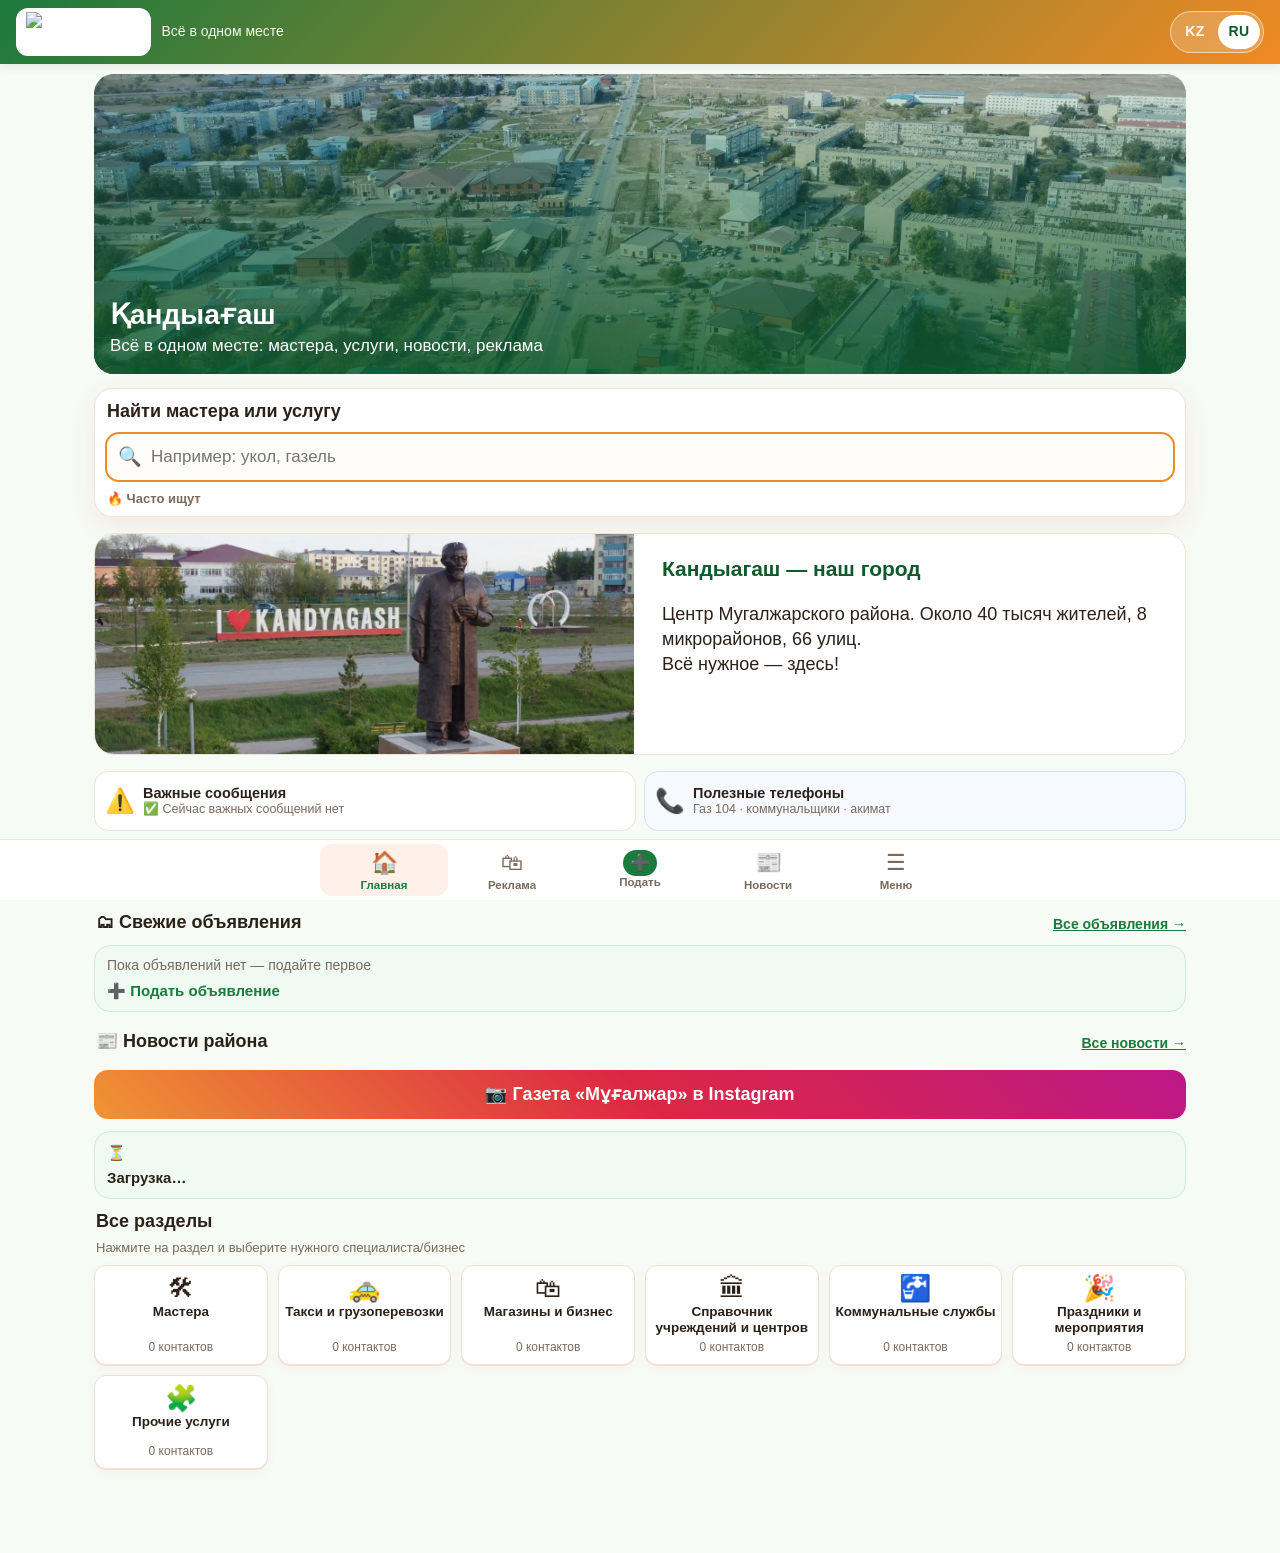
==== commit d166cacf: "Connect Supabase (izde-kz)" ====
--- a/index.html
+++ b/index.html
@@ -35,7 +35,7 @@
 <meta name="apple-mobile-web-app-capable" content="yes">
 <meta name="apple-mobile-web-app-title" content="izde.kz">
 <meta name="apple-mobile-web-app-status-bar-style" content="default">
-<link rel="stylesheet" href="styles.css?v=30">
+<link rel="stylesheet" href="styles.css?v=31">
 <script type="application/ld+json">{"@context": "https://schema.org", "@graph": [{"@type": "WebSite", "@id": "/baribar-kandyagash-demo/#website", "url": "/baribar-kandyagash-demo/", "name": "izde.kz", "alternateName": ["izde.kz", "izde.kz", "example.kz"], "inLanguage": ["ru", "kk"], "publisher": {"@id": "/baribar-kandyagash-demo/#org"}}, {"@type": "Organization", "@id": "/baribar-kandyagash-demo/#org", "name": "izde.kz", "url": "/baribar-kandyagash-demo/", "logo": "/baribar-kandyagash-demo/icon-512.png", "image": "/baribar-kandyagash-demo/og-image.jpg", "description": "Каталог мастеров и услуг, объявления жителей и новости Мугалжарского района (Мұғалжар ауданы), Кандыагаш.", "areaServed": {"@type": "Place", "name": "Мұғалжар ауданы (Мугалжарский район), Кандыагаш", "address": {"@type": "PostalAddress", "addressLocality": "Кандыагаш", "addressRegion": "Мугалжарский район", "addressCountry": "KZ"}}}]}</script>
 </head>
 <body>
@@ -53,16 +53,16 @@
 </nav>
 <div id="modal" class="modal" hidden></div>
 <div id="toast" class="toast" hidden></div>
-<script src="config.js?v=15"></script>
+<script src="config.js?v=16"></script>
 <script src="sb.js?v=14"></script>
-<script src="data.js?v=13"></script>
+<script src="data.js?v=15"></script>
 <script src="synonyms.js?v=14"></script>
 <script src="announcements.js?v=9"></script>
 <script src="news.js?v=4"></script>
 <script src="holiday.js?v=4"></script>
 <script src="app.js?v=37"></script>
-<script src="listings.js?v=15"></script>
-<script src="info.js?v=7"></script>
+<script src="listings.js?v=16"></script>
+<script src="info.js?v=8"></script>
 <script src="appeal.js?v=4"></script>
 <script src="pwa.js?v=2"></script>
 <script src="safety.js?v=4"></script>
--- a/styles.css
+++ b/styles.css
@@ -572,3 +572,4 @@
 @media (hover:hover) and (pointer:fine){.chips{flex-wrap:wrap;overflow-x:visible;margin:0;padding-left:0}}
 .phr-b{min-width:0;overflow-wrap:anywhere}
 @media (max-width:420px){.phr-num{font-size:17px;letter-spacing:0}}
+@media(max-width:299px){.phr-a{flex-direction:column}.phr-a .btn{flex:none}.phr-num{white-space:normal;overflow-wrap:anywhere}h1{overflow-wrap:anywhere}}
